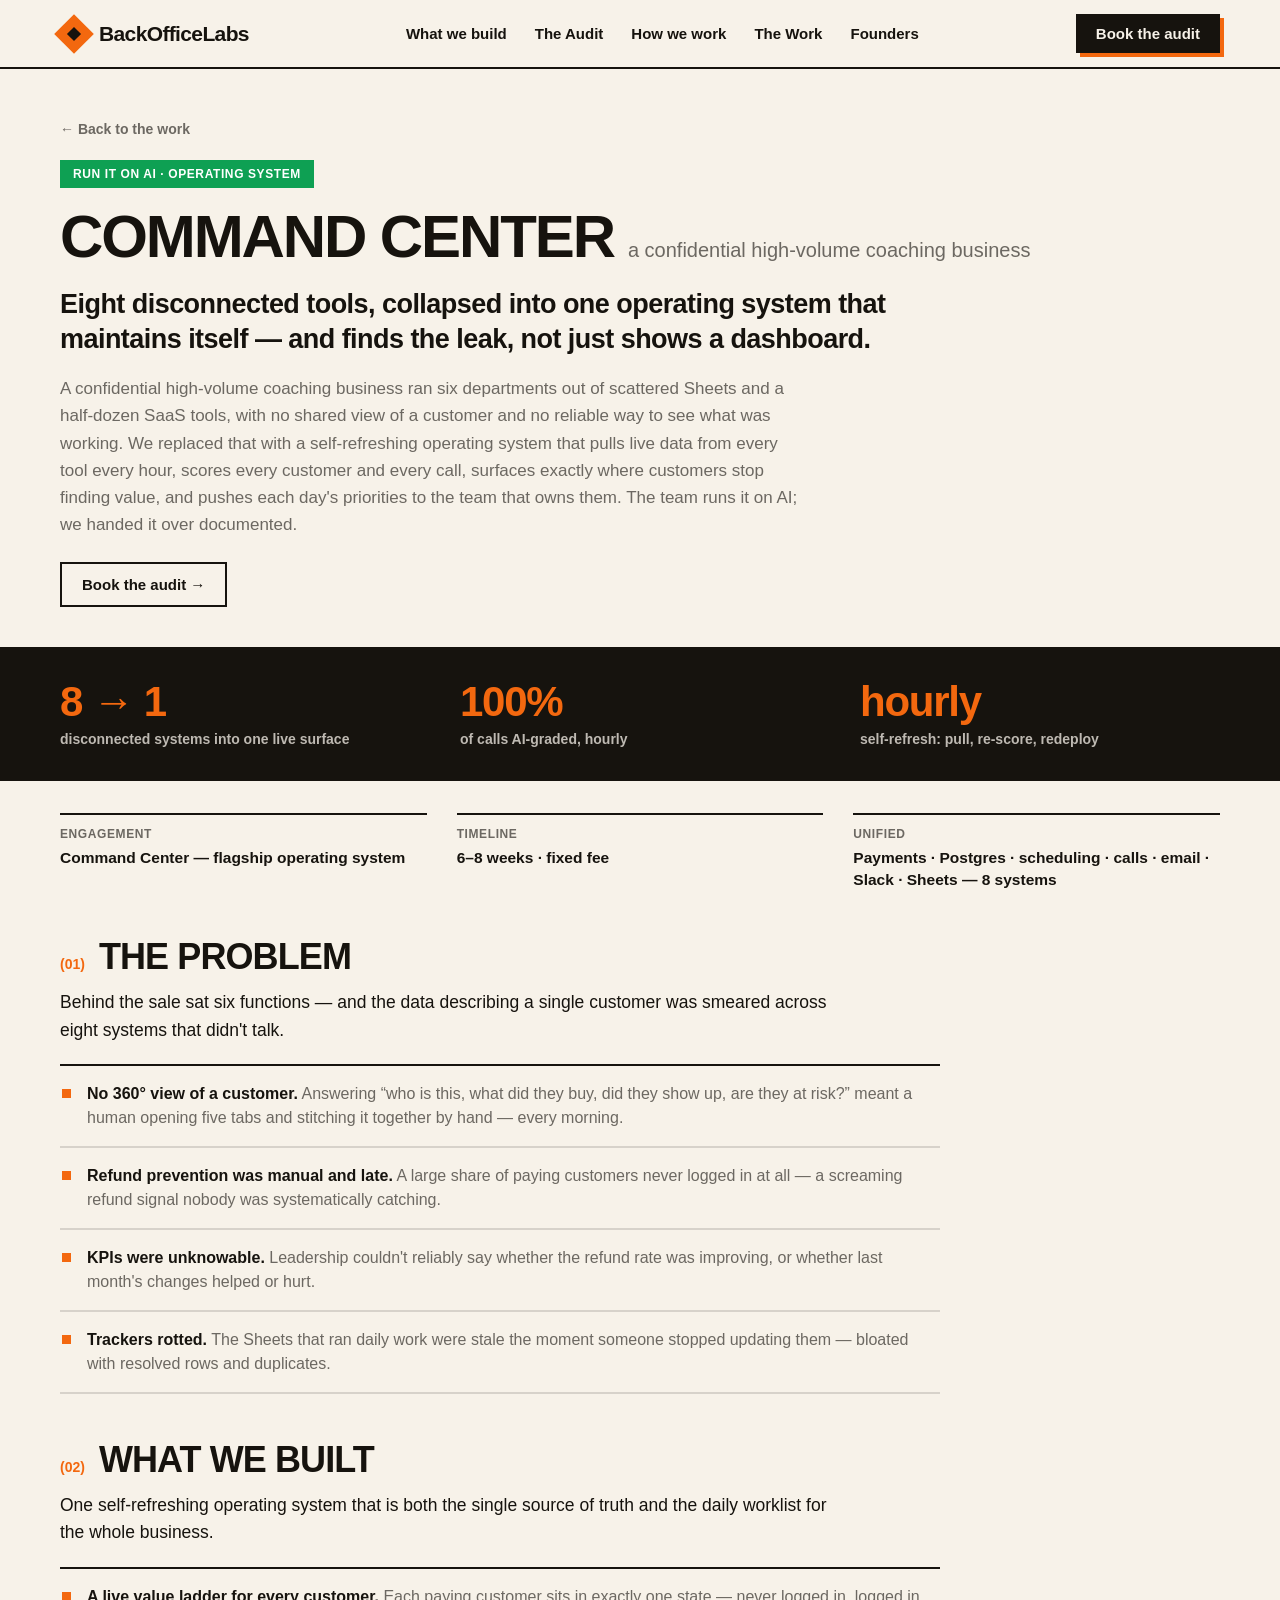
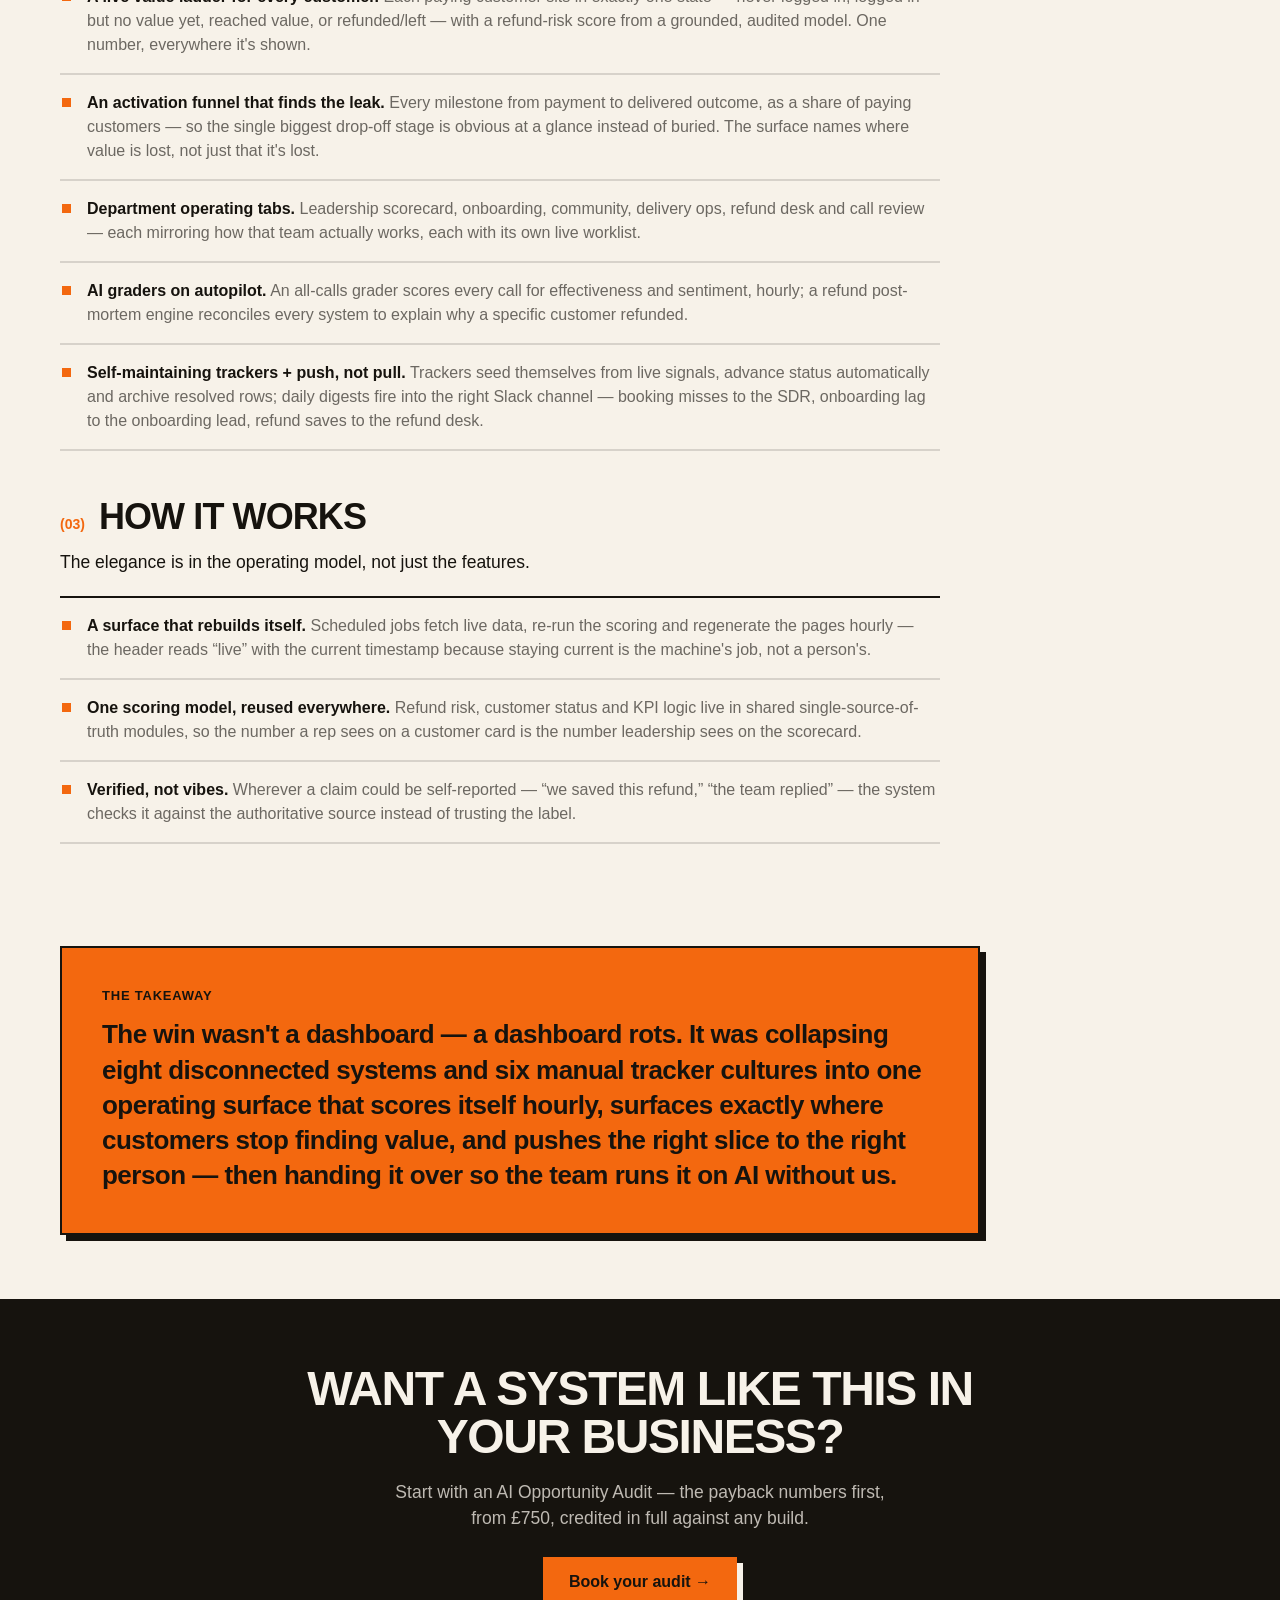
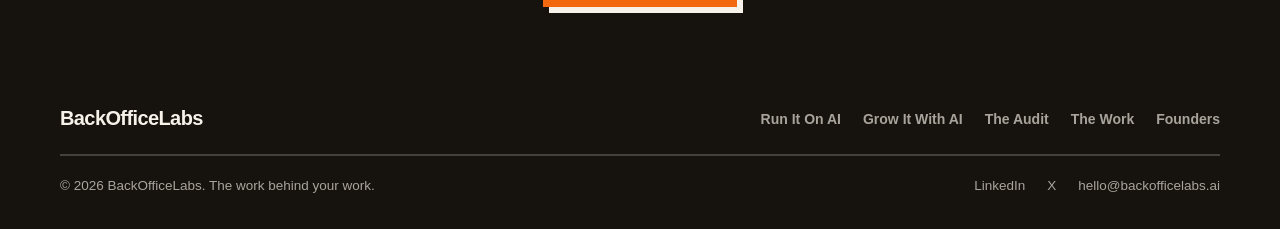
==== case-studies/command-center/index.html @ 3eb37111 "Split case studies into their own pages The home page showed every full case study stacked inline (r" ====
<!DOCTYPE html>
<html lang="en">
<head>
<meta charset="UTF-8">
<meta name="viewport" content="width=device-width, initial-scale=1.0">
<title>Command Center — Case study | BackOfficeLabs</title>
<meta name="description" content="Eight disconnected tools collapsed into one self-refreshing operating system a high-volume coaching business now runs on AI — every customer and call scored hourly, verified against source, handed over documented.">
<meta property="og:type" content="article">
<meta property="og:title" content="Command Center — Case study | BackOfficeLabs">
<meta property="og:description" content="Eight disconnected tools collapsed into one self-refreshing operating system a high-volume coaching business now runs on AI — every customer and call scored hourly, verified against source, handed over documented.">
<meta property="og:url" content="https://backofficelabs.ai/case-studies/command-center/">
<meta property="og:site_name" content="BackOfficeLabs">
<link rel="icon" href="data:image/svg+xml,%3Csvg viewBox='0 0 100 100' xmlns='http://www.w3.org/2000/svg'%3E%3Crect width='100' height='100' rx='16' fill='%23F7F2E9'/%3E%3Crect x='30' y='30' width='40' height='40' fill='oklch(0.68 0.19 45)' transform='rotate(45 50 50)'/%3E%3Crect x='44' y='44' width='12' height='12' fill='%2316130E'/%3E%3C/svg%3E">
<link rel="stylesheet" href="../../styles.css">
</head>
<body>

<!-- ================= NAV ================= -->
<header class="site-header" id="top">
  <input type="checkbox" id="nav-toggle" class="nav-toggle" aria-label="Toggle menu">
  <nav class="container nav">
    <a href="../../" class="brand">
      <span class="brand-mark"><span></span></span>
      <span class="brand-name">BackOfficeLabs</span>
    </a>
    <div class="navlinks">
      <a class="navlink" href="../../#tracks">What we build</a>
      <a class="navlink" href="../../#audit">The Audit</a>
      <a class="navlink" href="../../#process">How we work</a>
      <a class="navlink" href="../../#work">The Work</a>
      <a class="navlink" href="../../#founders">Founders</a>
    </div>
    <a href="../../#contact" class="btn btn-dark nav-cta">Book the audit</a>
    <label for="nav-toggle" class="burger" aria-label="Menu"><span></span><span></span><span></span></label>
  </nav>
  <div class="mobile-menu">
    <a href="../../#tracks">What we build</a>
    <a href="../../#audit">The Audit</a>
    <a href="../../#process">How we work</a>
    <a href="../../#work">The Work</a>
    <a href="../../#founders">Founders</a>
    <a href="../../#contact" class="btn btn-block">Book the audit</a>
  </div>
</header>

<article id="work-command-center" class="cs">
  <div class="container cs-top">
    <a href="../../#work" class="cs-back">← Back to the work</a><br>
    <div class="cs-sector">Run it on AI · Operating system</div>
    <div class="cs-titlerow">
      <h3>Command Center</h3>
      <span class="cs-sub">a confidential high-volume coaching business</span>
    </div>
    <p class="cs-headline">Eight disconnected tools, collapsed into one operating system that maintains itself — and finds the leak, not just shows a dashboard.</p>
    <p class="cs-intro">A confidential high-volume coaching business ran six departments out of scattered Sheets and a half-dozen SaaS tools, with no shared view of a customer and no reliable way to see what was working. We replaced that with a self-refreshing operating system that pulls live data from every tool every hour, scores every customer and every call, surfaces exactly where customers stop finding value, and pushes each day's priorities to the team that owns them. The team runs it on AI; we handed it over documented.</p>
    <div class="cs-ctas">
      <a href="../../#contact" class="btn cs-book">Book the audit →</a>
    </div>
  </div>
  <div class="cs-band">
    <div class="container cs-band-inner">
      <div class="cs-metrics">
        <div class="cs-metric"><div class="v">8 → 1</div><div class="l">disconnected systems into one live surface</div></div>
        <div class="cs-metric"><div class="v">100%</div><div class="l">of calls AI-graded, hourly</div></div>
        <div class="cs-metric"><div class="v">hourly</div><div class="l">self-refresh: pull, re-score, redeploy</div></div>
      </div>
    </div>
  </div>
  <div class="container cs-meta">
    <div class="cs-meta-item"><div class="k">Engagement</div><div class="v">Command Center — flagship operating system</div></div>
    <div class="cs-meta-item"><div class="k">Timeline</div><div class="v">6–8 weeks · fixed fee</div></div>
    <div class="cs-meta-item"><div class="k">Unified</div><div class="v">Payments · Postgres · scheduling · calls · email · Slack · Sheets — 8 systems</div></div>
  </div>
  <div class="container cs-body">
    <div class="cs-sec">
      <div class="cs-sec-head"><span class="n">(01)</span><h4>The problem</h4></div>
      <p class="cs-sec-lead">Behind the sale sat six functions — and the data describing a single customer was smeared across eight systems that didn't talk.</p>
      <div class="cs-items">
        <div class="cs-item"><span class="sq"></span><p><strong>No 360° view of a customer.</strong> Answering “who is this, what did they buy, did they show up, are they at risk?” meant a human opening five tabs and stitching it together by hand — every morning.</p></div>
        <div class="cs-item"><span class="sq"></span><p><strong>Refund prevention was manual and late.</strong> A large share of paying customers never logged in at all — a screaming refund signal nobody was systematically catching.</p></div>
        <div class="cs-item"><span class="sq"></span><p><strong>KPIs were unknowable.</strong> Leadership couldn't reliably say whether the refund rate was improving, or whether last month's changes helped or hurt.</p></div>
        <div class="cs-item"><span class="sq"></span><p><strong>Trackers rotted.</strong> The Sheets that ran daily work were stale the moment someone stopped updating them — bloated with resolved rows and duplicates.</p></div>
      </div>
    </div>
    <div class="cs-sec">
      <div class="cs-sec-head"><span class="n">(02)</span><h4>What we built</h4></div>
      <p class="cs-sec-lead">One self-refreshing operating system that is both the single source of truth and the daily worklist for the whole business.</p>
      <div class="cs-items">
        <div class="cs-item"><span class="sq"></span><p><strong>A live value ladder for every customer.</strong> Each paying customer sits in exactly one state — never logged in, logged in but no value yet, reached value, or refunded/left — with a refund-risk score from a grounded, audited model. One number, everywhere it's shown.</p></div>
        <div class="cs-item"><span class="sq"></span><p><strong>An activation funnel that finds the leak.</strong> Every milestone from payment to delivered outcome, as a share of paying customers — so the single biggest drop-off stage is obvious at a glance instead of buried. The surface names where value is lost, not just that it's lost.</p></div>
        <div class="cs-item"><span class="sq"></span><p><strong>Department operating tabs.</strong> Leadership scorecard, onboarding, community, delivery ops, refund desk and call review — each mirroring how that team actually works, each with its own live worklist.</p></div>
        <div class="cs-item"><span class="sq"></span><p><strong>AI graders on autopilot.</strong> An all-calls grader scores every call for effectiveness and sentiment, hourly; a refund post-mortem engine reconciles every system to explain why a specific customer refunded.</p></div>
        <div class="cs-item"><span class="sq"></span><p><strong>Self-maintaining trackers + push, not pull.</strong> Trackers seed themselves from live signals, advance status automatically and archive resolved rows; daily digests fire into the right Slack channel — booking misses to the SDR, onboarding lag to the onboarding lead, refund saves to the refund desk.</p></div>
      </div>
    </div>
    <div class="cs-sec">
      <div class="cs-sec-head"><span class="n">(03)</span><h4>How it works</h4></div>
      <p class="cs-sec-lead">The elegance is in the operating model, not just the features.</p>
      <div class="cs-items">
        <div class="cs-item"><span class="sq"></span><p><strong>A surface that rebuilds itself.</strong> Scheduled jobs fetch live data, re-run the scoring and regenerate the pages hourly — the header reads “live” with the current timestamp because staying current is the machine's job, not a person's.</p></div>
        <div class="cs-item"><span class="sq"></span><p><strong>One scoring model, reused everywhere.</strong> Refund risk, customer status and KPI logic live in shared single-source-of-truth modules, so the number a rep sees on a customer card is the number leadership sees on the scorecard.</p></div>
        <div class="cs-item"><span class="sq"></span><p><strong>Verified, not vibes.</strong> Wherever a claim could be self-reported — “we saved this refund,” “the team replied” — the system checks it against the authoritative source instead of trusting the label.</p></div>
      </div>
    </div>
  </div>
  <div class="container cs-takeaway-wrap">
    <div class="cs-takeaway">
      <div class="tag">The takeaway</div>
      <p>The win wasn't a dashboard — a dashboard rots. It was collapsing eight disconnected systems and six manual tracker cultures into one operating surface that scores itself hourly, surfaces exactly where customers stop finding value, and pushes the right slice to the right person — then handing it over so the team runs it on AI without us.</p>
    </div>
  </div>
</article>

<!-- ================= CASE STUDY CTA ================= -->
<section class="cs-cta">
  <div class="container cs-cta-inner">
    <h3>Want a system like this in your business?</h3>
    <p>Start with an AI Opportunity Audit — the payback numbers first, from £750, credited in full against any build.</p>
    <a href="../../#contact" class="btn btn-accent">Book your audit →</a>
  </div>
</section>

<!-- ================= FOOTER ================= -->
<footer class="footer">
  <div class="container footer-inner">
    <div class="footer-row">
      <span class="footer-brand">BackOfficeLabs</span>
      <div class="footer-links">
        <a href="../../#tracks">Run It On AI</a>
        <a href="../../#tracks">Grow It With AI</a>
        <a href="../../#audit">The Audit</a>
        <a href="../../#work">The Work</a>
        <a href="../../#founders">Founders</a>
      </div>
    </div>
    <div class="footer-legal">
      <span>© 2026 BackOfficeLabs. The work behind your work.</span>
      <div class="links">
        <a href="#">LinkedIn</a>
        <a href="#">X</a>
        <a href="mailto:hello@backofficelabs.ai">hello@backofficelabs.ai</a>
      </div>
    </div>
  </div>
</footer>

</body>
</html>
---- styles.css ----
:root{
  --black:#16130E;
  --paper:#F7F2E9;
  --white:#FFFFFF;
  --accent:oklch(0.68 0.19 45);
  --accent2:oklch(0.62 0.16 152);
  --danger:oklch(0.55 0.19 30);
  --ink60:rgba(22,19,14,0.62);
  --paper65:rgba(247,242,233,0.65);
  --paper75:rgba(247,242,233,0.75);
}
*{box-sizing:border-box;}
html{scroll-behavior:smooth;scroll-padding-top:74px;}
body{margin:0;background:var(--paper);color:var(--black);font-family:'Space Grotesk','Helvetica Neue',Helvetica,Arial,sans-serif;}
a{color:var(--black);}
a:hover{color:var(--accent);}
h1,h2,h3,h4,p{margin:0;}

.container{max-width:1240px;margin:0 auto;padding-left:clamp(20px,5vw,40px);padding-right:clamp(20px,5vw,40px);}
.section{padding-top:clamp(56px,8vw,84px);padding-bottom:clamp(56px,8vw,84px);}
.bt{border-top:2px solid var(--black);}
.h2{font-size:clamp(32px,4.8vw,56px);line-height:0.98;letter-spacing:-0.035em;font-weight:700;text-transform:uppercase;margin:0 0 44px;}

.label{display:flex;align-items:baseline;gap:16px;margin-bottom:12px;}
.label .n{font-size:14px;font-weight:700;color:var(--accent);}
.label .n.invert{color:var(--black);}
.label .t{font-size:14px;font-weight:700;letter-spacing:0.08em;text-transform:uppercase;color:var(--black);}

.btn{transition:transform .15s;text-decoration:none;display:inline-flex;align-items:center;gap:8px;white-space:nowrap;font-weight:700;cursor:pointer;font-family:inherit;}
.btn:hover{transform:translate(-2px,-2px);}
.btn-accent{background:var(--accent);color:var(--black);font-size:16px;padding:16px 26px;box-shadow:6px 6px 0 var(--black);}
.btn-accent:hover{color:var(--black);}
.btn-outline{background:var(--paper);color:var(--black);font-size:16px;padding:16px 20px;border:2px solid var(--black);}
.btn-outline:hover{color:var(--black);}
.btn-dark{background:var(--black);color:var(--paper);font-size:15px;padding:11px 20px;box-shadow:4px 4px 0 var(--accent);}
.btn-dark:hover{color:var(--paper);}
.btn-block{justify-content:center;background:var(--black);color:var(--paper);font-size:14.5px;padding:12px 18px;box-shadow:4px 4px 0 var(--accent);}
.btn-block:hover{color:var(--paper);}

.card{background:var(--white);border:2px solid var(--black);box-shadow:6px 6px 0 var(--black);transition:transform .18s;}
.card:hover{transform:translate(-3px,-3px);}

.grid2{display:grid;grid-template-columns:repeat(2,1fr);gap:22px;}
.grid3{display:grid;grid-template-columns:repeat(3,1fr);gap:22px;}
.steps4{display:grid;grid-template-columns:repeat(4,1fr);gap:18px;}
.split{display:grid;grid-template-columns:0.9fr 1.1fr;gap:clamp(36px,5vw,56px);align-items:start;}
.split-rev{display:grid;grid-template-columns:1fr 1fr;gap:clamp(40px,5vw,64px);align-items:center;}

/* ---------- Nav ---------- */
.site-header{position:sticky;top:0;z-index:60;background:var(--paper);border-bottom:2px solid var(--black);}
.nav{display:flex;align-items:center;justify-content:space-between;padding-top:14px;padding-bottom:14px;}
.brand{display:inline-flex;align-items:center;gap:11px;text-decoration:none;transition:transform .15s;}
.brand:hover{transform:translate(-2px,-2px);color:var(--black);}
.brand-mark{width:28px;height:28px;background:var(--accent);display:flex;align-items:center;justify-content:center;transform:rotate(45deg);flex-shrink:0;}
.brand-mark span{width:10px;height:10px;background:var(--black);}
.brand-name{font-size:21px;font-weight:700;letter-spacing:-0.03em;color:var(--black);}
.navlinks{display:flex;align-items:center;gap:28px;}
.navlink{color:var(--black);text-decoration:none;font-size:15px;font-weight:600;transition:color .2s;}
.navlink:hover{color:var(--accent);}
.nav-toggle{display:none;}
.burger{display:none;background:none;border:2px solid var(--black);width:42px;height:42px;cursor:pointer;flex-direction:column;gap:4px;justify-content:center;align-items:center;padding:0;}
.burger span{width:18px;height:2px;background:var(--black);transition:transform .2s,opacity .2s;}
.mobile-menu{display:none;border-top:2px solid var(--black);background:var(--paper);padding:10px clamp(20px,5vw,40px) 22px;flex-direction:column;gap:4px;}
.mobile-menu a{text-decoration:none;color:var(--black);font-size:18px;font-weight:700;padding:13px 0;border-bottom:2px solid rgba(22,19,14,0.15);}
.mobile-menu .btn-block{border-bottom:none;font-size:16px;padding:14px;margin-top:12px;}
.nav-toggle:checked ~ .mobile-menu{display:flex;}
.nav-toggle:checked ~ .nav .burger span:nth-child(1){transform:translateY(6px) rotate(45deg);}
.nav-toggle:checked ~ .nav .burger span:nth-child(2){opacity:0;}
.nav-toggle:checked ~ .nav .burger span:nth-child(3){transform:translateY(-6px) rotate(-45deg);}

/* ---------- Hero ---------- */
.hero{display:grid;grid-template-columns:1.05fr 0.95fr;gap:clamp(36px,5vw,56px);align-items:center;padding-top:clamp(48px,7vw,70px);padding-bottom:clamp(48px,6vw,64px);}
.hero-badge{display:inline-flex;align-items:center;gap:9px;background:var(--accent2);color:#fff;padding:8px 14px;font-size:12.5px;font-weight:700;letter-spacing:0.05em;margin-bottom:28px;text-transform:uppercase;}
.hero h1{font-size:clamp(40px,5.8vw,72px);line-height:0.98;letter-spacing:-0.04em;font-weight:700;text-transform:uppercase;margin:0 0 24px;}
.hero h1 .accent{color:var(--accent);}
.hero-sub{font-size:clamp(17px,2vw,20px);line-height:1.5;font-weight:500;max-width:520px;margin:0 0 30px;}
.hero-ctas{display:flex;gap:14px;align-items:center;flex-wrap:wrap;}

/* Hero collapse visual */
.collapse{display:flex;align-items:center;gap:0;min-height:300px;position:relative;}
.chipcol{display:flex;flex-direction:column;gap:11px;flex-shrink:0;width:150px;margin-right:10px;}
.toolchip{position:relative;z-index:1;display:inline-flex;align-items:center;gap:8px;align-self:flex-start;white-space:nowrap;font-size:13px;font-weight:600;color:rgba(22,19,14,0.6);background:var(--white);border:2px solid var(--black);padding:7px 12px;box-shadow:3px 3px 0 rgba(22,19,14,0.18);}
.chipdot{width:8px;height:8px;background:var(--accent);flex-shrink:0;}
.cvg{flex:1;min-width:40px;height:260px;margin-right:-2px;}
.osurface{position:relative;z-index:1;flex:0 1 380px;min-width:0;background:var(--white);border:2px solid var(--black);box-shadow:6px 6px 0 var(--black);padding:20px;}
.os-head{display:flex;justify-content:space-between;align-items:center;margin-bottom:14px;gap:8px;}
.os-live{display:inline-flex;align-items:center;gap:7px;font-size:12.5px;font-weight:700;letter-spacing:0.03em;color:var(--ink60);}
.livedot{width:8px;height:8px;background:var(--accent2);}
.os-refresh{display:inline-flex;align-items:center;gap:6px;font-size:11px;font-weight:700;letter-spacing:0.04em;text-transform:uppercase;color:#fff;background:var(--accent2);padding:4px 9px;flex-shrink:0;}
.refreshdot{width:6px;height:6px;background:#fff;}
.osrow{display:flex;align-items:center;gap:12px;padding:13px 2px;}
.osrow + .osrow{border-top:2px solid rgba(22,19,14,0.12);}
.osdot{width:9px;height:9px;flex-shrink:0;}
.ostitle{font-size:14.5px;font-weight:700;color:var(--black);white-space:nowrap;overflow:hidden;text-overflow:ellipsis;flex:1;min-width:0;}
.ostag{display:inline-flex;align-items:center;gap:5px;font-size:11.5px;font-weight:700;padding:4px 9px;flex-shrink:0;white-space:nowrap;}
.tag-risk{color:var(--danger);background:oklch(0.55 0.19 30 / .12);}
.tag-ok{color:var(--accent2);background:oklch(0.62 0.16 152 / .14);}
.tag-mute{color:rgba(22,19,14,0.5);}
@media (prefers-reduced-motion: no-preference){
  .toolchip{opacity:0;animation:drift .6s ease forwards;}
  .livedot{animation:blink 2.4s ease-in-out infinite;}
  .refreshdot{animation:blink 1.6s ease-in-out infinite;}
  .osrow{animation:refresh 7.2s ease-in-out infinite;}
}
@keyframes drift{from{opacity:0;transform:translateX(-10px);}to{opacity:1;transform:none;}}
@keyframes blink{0%,100%{opacity:.35;}50%{opacity:1;}}
@keyframes refresh{0%,6%{background:oklch(0.68 0.19 45 / .12);}18%,100%{background:transparent;}}

/* ---------- Problem / mechanism cards ---------- */
.pcard{padding:clamp(22px,3vw,28px);}
.pcard h3{font-size:21px;font-weight:700;margin:0 0 12px;letter-spacing:-0.02em;}
.pcard p{font-size:16px;line-height:1.5;font-weight:500;color:var(--ink60);}
.closer{font-size:clamp(20px,2.6vw,26px);line-height:1.35;letter-spacing:-0.02em;font-weight:700;margin:44px 0 0;max-width:760px;}

/* ---------- Tracks ---------- */
.track{padding:clamp(24px,3vw,32px);display:flex;flex-direction:column;}
.track-tag{background:var(--black);color:var(--paper);font-size:12.5px;font-weight:700;letter-spacing:0.06em;text-transform:uppercase;padding:5px 11px;}
.track h3{font-size:clamp(26px,3vw,34px);font-weight:700;letter-spacing:-0.03em;text-transform:uppercase;margin:14px 0 10px;}
.track-tagline{font-size:18px;line-height:1.4;font-weight:600;margin:0 0 14px;}
.track-body{font-size:15.5px;line-height:1.5;font-weight:500;color:var(--ink60);margin:0 0 24px;}
.builds{display:flex;flex-direction:column;gap:14px;margin-bottom:18px;}
.build{background:var(--paper);border:2px solid var(--black);padding:18px;}
.build .bname{font-size:17.5px;font-weight:700;letter-spacing:-0.01em;margin-bottom:8px;}
.build p{font-size:14.5px;line-height:1.5;font-weight:500;color:var(--ink60);margin:0 0 10px;}
.build .bmeta{font-size:13.5px;font-weight:700;}
.track-note{font-size:14px;line-height:1.5;font-weight:500;font-style:italic;color:var(--ink60);margin:0 0 22px;}
.track-foot{margin-top:auto;border-top:2px solid var(--black);padding-top:18px;}
.track-foot p{font-size:14.5px;line-height:1.5;color:var(--ink60);font-weight:500;margin:0 0 14px;}
.track-foot .btn-block{display:flex;}

/* ---------- Audit ---------- */
.audit-lede{font-size:clamp(19px,2.2vw,23px);line-height:1.35;font-weight:600;margin:0 0 22px;}
.audit-p{font-size:16.5px;line-height:1.55;font-weight:500;color:var(--ink60);margin:0 0 18px;}
.audit-price{font-size:16px;line-height:1.55;font-weight:500;margin:0 0 28px;}
.audit-price .muted{color:var(--ink60);}
.audit-box{background:var(--white);border:2px solid var(--black);box-shadow:6px 6px 0 var(--black);padding:clamp(22px,3vw,28px);margin-bottom:24px;}
.audit-box-tag{font-size:13px;font-weight:700;letter-spacing:0.08em;text-transform:uppercase;margin-bottom:16px;display:inline-block;background:var(--accent);padding:5px 11px;}
.audit-item{display:flex;gap:14px;padding:15px 0;}
.audit-item + .audit-item{border-top:2px solid rgba(22,19,14,0.12);}
.audit-item .num{font-size:14px;font-weight:700;color:var(--accent);flex-shrink:0;margin-top:2px;}
.audit-item .it{font-size:16.5px;font-weight:700;letter-spacing:-0.01em;margin-bottom:3px;}
.audit-item .id{font-size:15px;line-height:1.5;font-weight:500;color:var(--ink60);}
.audit-callout{background:var(--black);color:var(--paper);padding:22px clamp(20px,3vw,26px);box-shadow:6px 6px 0 var(--accent);}
.audit-callout p{font-size:16.5px;line-height:1.55;font-weight:500;color:rgba(247,242,233,0.8);}
.audit-callout strong{font-weight:700;color:var(--accent);}

/* ---------- Process ---------- */
.process{background:var(--accent);border-top:2px solid var(--black);}
.step{background:var(--black);color:var(--paper);padding:26px;min-height:210px;display:flex;flex-direction:column;}
.step .num{font-size:14px;font-weight:700;color:var(--accent);margin-bottom:auto;}
.step h3{font-size:25px;font-weight:700;margin:20px 0 10px;letter-spacing:-0.02em;}
.step p{font-size:15px;line-height:1.45;font-weight:500;color:var(--paper75);}
.process-closer{font-size:17.5px;line-height:1.5;font-weight:600;margin:44px 0 0;padding-top:26px;border-top:2px solid var(--black);max-width:640px;}

/* ---------- Mechanism ---------- */
.mech-lede{font-size:17px;line-height:1.55;font-weight:500;color:var(--ink60);margin:0 0 44px;max-width:540px;}

/* ---------- Work cards ---------- */
.wcard{padding:clamp(24px,3vw,30px);display:flex;flex-direction:column;}
.wcard h3{font-size:24px;font-weight:700;letter-spacing:-0.02em;}
.wcard .wsub{font-size:14px;font-weight:500;color:var(--ink60);}
.wlink{font-size:13.5px;font-weight:700;color:var(--black);text-decoration:none;display:inline-flex;align-items:center;gap:5px;margin-top:12px;align-self:flex-start;border-bottom:2px solid var(--accent);padding-bottom:1px;}
.wconf{font-size:12.5px;font-weight:600;color:var(--ink60);margin-top:12px;display:inline-flex;align-items:center;gap:7px;}
.wconf .dot{width:7px;height:7px;background:var(--ink60);display:inline-block;}
.wresult{font-size:15.5px;line-height:1.5;font-weight:500;color:var(--ink60);margin:18px 0 20px;}
.wmetrics{display:flex;border:2px solid var(--black);margin-bottom:18px;}
.wmetric{flex:1;min-width:0;padding:12px;background:var(--paper);}
.wmetric + .wmetric{border-left:2px solid var(--black);}
.wmetric .v{font-size:19px;font-weight:700;letter-spacing:-0.02em;line-height:1.05;}
.wmetric .l{font-size:11px;font-weight:600;color:var(--ink60);margin-top:4px;line-height:1.25;}
.wchips{display:flex;gap:8px;flex-wrap:wrap;margin-bottom:22px;}
.wchip{font-size:12.5px;font-weight:700;color:var(--black);border:2px solid var(--black);padding:5px 10px;}
.chip-a{background:oklch(0.68 0.19 45 / 0.18);}
.chip-b{background:oklch(0.62 0.16 152 / 0.16);}
.wfoot{margin-top:auto;display:flex;flex-direction:column;}
.wquote{border-left:3px solid var(--accent);padding-left:14px;margin-bottom:18px;}
.wquote p{font-size:14.5px;line-height:1.5;font-style:italic;font-weight:500;}
.wquote .attr{font-size:12px;font-weight:700;color:var(--ink60);margin-top:10px;}
.wfoot .btn-block{display:flex;font-size:15px;padding:13px 18px;}
.work-disclaimer{font-size:13.5px;line-height:1.6;font-weight:500;color:var(--ink60);margin:28px 0 0;max-width:820px;}

/* ---------- Case studies (full) ---------- */
/* Each case study is its own page under /case-studies/<slug>/, so the
   article renders normally here. */
.cs{display:block;}
.cs-top{padding-top:clamp(30px,4vw,52px);padding-bottom:clamp(28px,4vw,40px);}
.cs-back{font-size:14px;font-weight:700;color:var(--ink60);text-decoration:none;}
.cs-sector{display:inline-flex;align-items:center;gap:9px;background:var(--accent2);color:#fff;padding:7px 13px;font-size:12px;font-weight:700;letter-spacing:0.05em;text-transform:uppercase;margin:22px 0 20px;}
.cs-titlerow{display:flex;align-items:baseline;gap:14px;flex-wrap:wrap;}
.cs-titlerow h3{font-size:clamp(34px,5vw,60px);line-height:0.98;letter-spacing:-0.035em;font-weight:700;text-transform:uppercase;}
.cs-titlerow .cs-sub{font-size:clamp(16px,2vw,20px);font-weight:500;color:var(--ink60);}
.cs-headline{font-size:clamp(19px,2.4vw,27px);line-height:1.3;letter-spacing:-0.02em;font-weight:700;max-width:840px;margin:20px 0 0;}
.cs-intro{font-size:17px;line-height:1.6;font-weight:500;color:var(--ink60);max-width:740px;margin:18px 0 0;}
.cs-ctas{display:flex;gap:12px;flex-wrap:wrap;margin-top:24px;}
.cs-visit{background:var(--black);color:var(--paper);font-size:15px;padding:12px 20px;box-shadow:4px 4px 0 var(--accent);}
.cs-visit:hover{color:var(--paper);}
.cs-book{background:var(--paper);color:var(--black);border:2px solid var(--black);font-size:15px;padding:12px 20px;}
.cs-band{background:var(--black);color:var(--paper);border-top:2px solid var(--black);border-bottom:2px solid var(--black);}
.cs-band-inner{padding-top:32px;padding-bottom:32px;}
.cs-metrics{display:grid;grid-template-columns:repeat(3,1fr);gap:clamp(18px,4vw,40px);}
.cs-metric .v{font-size:clamp(26px,3.4vw,42px);font-weight:700;letter-spacing:-0.03em;color:var(--accent);line-height:1;}
.cs-metric .l{font-size:14px;font-weight:600;color:var(--paper75);margin-top:8px;}
.cs-quote{padding-top:clamp(30px,4vw,44px);padding-bottom:4px;}
.cs-quote figure{margin:0;background:var(--white);border:2px solid var(--black);box-shadow:6px 6px 0 var(--accent2);padding:clamp(24px,3.5vw,38px);max-width:900px;}
.cs-quote .qmark{font-size:44px;font-weight:700;color:var(--accent);line-height:0.5;height:22px;}
.cs-quote blockquote{margin:0;font-size:clamp(19px,2.4vw,26px);line-height:1.35;letter-spacing:-0.015em;font-weight:700;}
.cs-quote figcaption{margin-top:18px;font-size:14px;font-weight:700;color:var(--ink60);}
.cs-meta{display:grid;grid-template-columns:repeat(3,1fr);gap:clamp(16px,3vw,30px);padding-top:32px;}
.cs-meta-item{border-top:2px solid var(--black);padding-top:12px;}
.cs-meta-item .k{font-size:12px;font-weight:700;letter-spacing:0.05em;text-transform:uppercase;color:var(--ink60);}
.cs-meta-item .v{font-size:15.5px;font-weight:600;margin-top:6px;line-height:1.4;}
.cs-body{padding-top:clamp(30px,4vw,48px);padding-bottom:clamp(16px,2vw,24px);}
.cs-sec{margin-bottom:clamp(30px,4vw,48px);max-width:880px;}
.cs-sec-head{display:flex;align-items:baseline;gap:14px;margin-bottom:14px;}
.cs-sec-head .n{font-size:14px;font-weight:700;color:var(--accent);}
.cs-sec-head h4{font-size:clamp(24px,3vw,36px);font-weight:700;letter-spacing:-0.025em;text-transform:uppercase;margin:0;line-height:1.02;}
.cs-sec-lead{font-size:17.5px;line-height:1.55;font-weight:500;margin:0 0 20px;max-width:780px;}
.cs-items{border-top:2px solid var(--black);}
.cs-item{display:flex;gap:16px;padding:16px 2px;border-bottom:2px solid rgba(22,19,14,0.14);}
.cs-item .sq{width:9px;height:9px;background:var(--accent);flex-shrink:0;margin-top:7px;}
.cs-item p{font-size:16px;line-height:1.5;font-weight:500;color:var(--ink60);}
.cs-item strong{font-weight:700;color:var(--black);}
.cs-tablewrap{max-width:780px;margin-top:4px;overflow-x:auto;}
.cs-table{width:100%;border-collapse:collapse;border:2px solid var(--black);font-size:15px;}
.cs-table th{text-align:left;font-weight:700;padding:12px 14px;background:var(--black);color:var(--paper);}
.cs-table th + th{border-left:2px solid var(--paper);}
.cs-table tr{border-top:2px solid var(--black);}
.cs-table td{padding:11px 14px;font-weight:700;}
.cs-table td:first-child{font-weight:600;}
.cs-table td + td{border-left:2px solid rgba(22,19,14,0.15);}
.cs-takeaway-wrap{padding-top:clamp(20px,3vw,30px);padding-bottom:clamp(40px,6vw,64px);}
.cs-takeaway{background:var(--accent);border:2px solid var(--black);box-shadow:6px 6px 0 var(--black);padding:clamp(26px,4vw,40px);max-width:920px;}
.cs-takeaway .tag{font-size:13px;font-weight:700;letter-spacing:0.06em;text-transform:uppercase;margin-bottom:14px;}
.cs-takeaway p{font-size:clamp(19px,2.4vw,26px);line-height:1.35;letter-spacing:-0.02em;font-weight:700;}
.cs-cta{background:var(--black);color:var(--paper);border-top:2px solid var(--black);}
.cs-cta-inner{padding-top:clamp(44px,6vw,64px);padding-bottom:clamp(44px,6vw,64px);text-align:center;}
.cs-cta h3{font-size:clamp(28px,4vw,48px);line-height:1;letter-spacing:-0.03em;font-weight:700;text-transform:uppercase;margin:0 auto 18px;color:var(--paper);max-width:780px;}
.cs-cta p{font-size:17.5px;line-height:1.5;font-weight:500;color:var(--paper75);max-width:520px;margin:0 auto 26px;}
.cs-cta .btn-accent{box-shadow:6px 6px 0 var(--paper);}

/* ---------- Founders ---------- */
.founders{background:var(--black);color:var(--paper);border-top:2px solid var(--black);}
.founders .label .t{color:var(--paper);}
.founders .h2{color:var(--paper);}
.fcard{background:var(--paper);color:var(--black);border:2px solid var(--black);box-shadow:6px 6px 0 var(--accent);padding:clamp(24px,3vw,30px);display:flex;flex-direction:column;gap:16px;}
.fhead{display:flex;align-items:center;gap:16px;}
.fmark{width:64px;height:64px;flex-shrink:0;border:2px solid var(--black);background:var(--accent);display:flex;align-items:center;justify-content:center;font-size:30px;font-weight:700;color:var(--black);}
.fname{font-size:27px;font-weight:700;letter-spacing:-0.02em;}
.frole{font-size:13px;font-weight:700;color:oklch(0.55 0.17 45);margin-top:2px;letter-spacing:0.02em;}
.fbio{font-size:15.5px;line-height:1.55;font-weight:500;color:var(--ink60);}
.founders-closer{font-size:clamp(19px,2.4vw,24px);line-height:1.35;letter-spacing:-0.02em;font-weight:700;margin:44px 0 0;max-width:760px;color:var(--paper);}

/* ---------- FAQ ---------- */
.faq-lede{font-size:16.5px;line-height:1.55;font-weight:500;color:var(--ink60);margin:0 0 16px;max-width:380px;}
.faq-ask{color:var(--black);font-size:15px;padding:10px 16px;border:2px solid var(--black);background:var(--paper);}
.faq{display:flex;flex-direction:column;border-top:2px solid var(--black);}
.faq details{border-bottom:2px solid var(--black);}
.faq summary{display:flex;align-items:center;gap:18px;cursor:pointer;padding:22px 4px;list-style:none;}
.faq summary::-webkit-details-marker{display:none;}
.faq summary .num{font-size:14px;font-weight:700;color:var(--accent);flex-shrink:0;}
.faq summary .q{font-size:clamp(17px,2vw,19px);font-weight:700;letter-spacing:-0.01em;flex:1;}
.faq summary .plus{flex-shrink:0;width:28px;height:28px;border:2px solid var(--black);background:var(--paper);display:flex;align-items:center;justify-content:center;font-size:18px;font-weight:700;transition:transform .25s,background .25s;}
.faq details[open] summary .plus{background:var(--accent);transform:rotate(45deg);}
.faq .a{font-size:16.5px;line-height:1.6;font-weight:500;color:var(--ink60);padding:0 46px 26px 36px;max-width:660px;}

/* ---------- Contact ---------- */
.contact{background:var(--accent);border-top:2px solid var(--black);}
.contact h2{font-size:clamp(36px,5vw,64px);line-height:0.96;letter-spacing:-0.04em;font-weight:700;text-transform:uppercase;margin:0 0 20px;}
.contact-lede{font-size:18px;line-height:1.5;font-weight:500;max-width:460px;}
.cform{background:var(--paper);border:2px solid var(--black);box-shadow:6px 6px 0 var(--black);padding:clamp(22px,4vw,30px);display:flex;flex-direction:column;gap:14px;}
.cform label{display:flex;flex-direction:column;gap:6px;font-size:13px;font-weight:700;letter-spacing:0.04em;text-transform:uppercase;}
.cform label .opt{opacity:0.55;text-transform:none;letter-spacing:0;}
.cform input,.cform textarea{background:var(--white);border:2px solid var(--black);padding:12px 14px;font-size:15px;color:var(--black);outline:none;font-family:inherit;font-weight:500;width:100%;}
.cform ::placeholder{color:rgba(22,19,14,0.4);}
.cform textarea{resize:vertical;line-height:1.5;}
.cform button{justify-content:center;background:var(--black);color:var(--paper);font-size:16px;padding:15px;border:none;margin-top:4px;box-shadow:4px 4px 0 var(--accent2);display:flex;}
.cform .fine{font-size:12.5px;font-weight:600;color:var(--ink60);text-align:center;}
.cform .direct{font-size:13.5px;font-weight:600;color:var(--ink60);text-align:center;}
.cform .direct a{font-weight:700;}

/* ---------- Footer ---------- */
.footer{background:var(--black);color:var(--paper65);}
.footer-inner{padding-top:36px;padding-bottom:36px;display:flex;flex-direction:column;gap:24px;}
.footer-row{display:flex;justify-content:space-between;align-items:center;flex-wrap:wrap;gap:20px;}
.footer-brand{font-size:20px;font-weight:700;color:var(--paper);letter-spacing:-0.03em;}
.footer-links{display:flex;gap:22px;font-size:14px;font-weight:600;flex-wrap:wrap;}
.footer-links a{color:var(--paper65);text-decoration:none;}
.footer-links a:hover{color:var(--accent);}
.footer-legal{display:flex;justify-content:space-between;align-items:center;flex-wrap:wrap;gap:16px;border-top:2px solid rgba(247,242,233,0.2);padding-top:22px;font-size:13.5px;font-weight:500;}
.footer-legal .links{display:flex;gap:22px;flex-wrap:wrap;}
.footer-legal a{color:var(--paper65);text-decoration:none;}
.footer-legal a:hover{color:var(--accent);}

/* ---------- Responsive ---------- */
@media(max-width:1024px){.hero{grid-template-columns:1fr;}}
@media(max-width:900px){
  .split,.split-rev{grid-template-columns:1fr;}
  .grid3{grid-template-columns:1fr;}
  .steps4{grid-template-columns:1fr;}
}
@media(max-width:760px){
  .navlinks{display:none;}
  .nav-cta{display:none;}
  .burger{display:flex;}
  .grid2{grid-template-columns:1fr;}
  .cs-meta{grid-template-columns:1fr;}
}
@media(max-width:640px){
  .collapse{flex-direction:column;align-items:stretch;gap:0;min-height:0;}
  .chipcol{flex-direction:row;flex-wrap:wrap;width:auto;margin-right:0;gap:8px;}
  .toolchip{font-size:12.5px;padding:6px 10px;margin-left:0 !important;}
  .cvg{display:none;flex:none;}
  .osurface{flex:0 0 auto;width:100%;padding:16px;margin-top:54px;box-shadow:4px 4px 0 var(--black);}
  .osrow{padding:11px 2px;}
  .ostag{font-size:10.5px;padding:3px 7px;}
  .cs-metrics{grid-template-columns:1fr;gap:18px;}
}
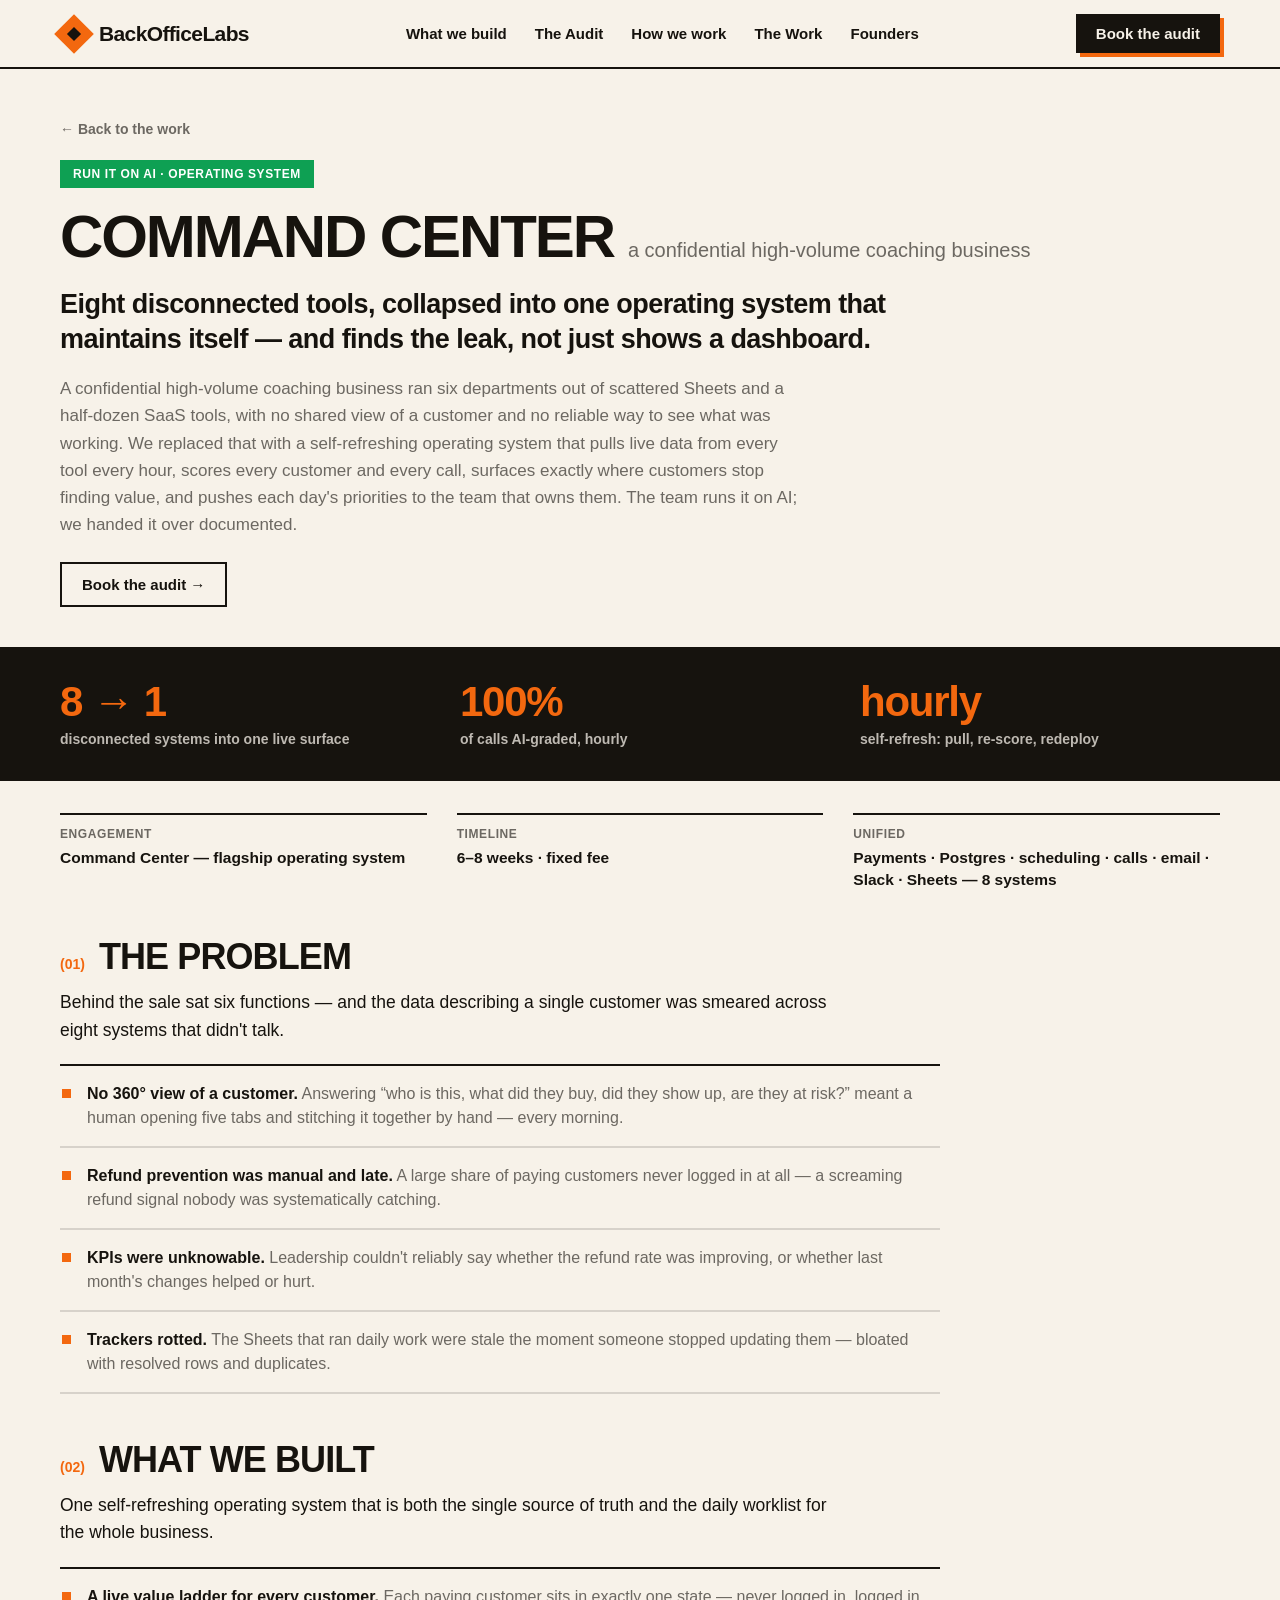
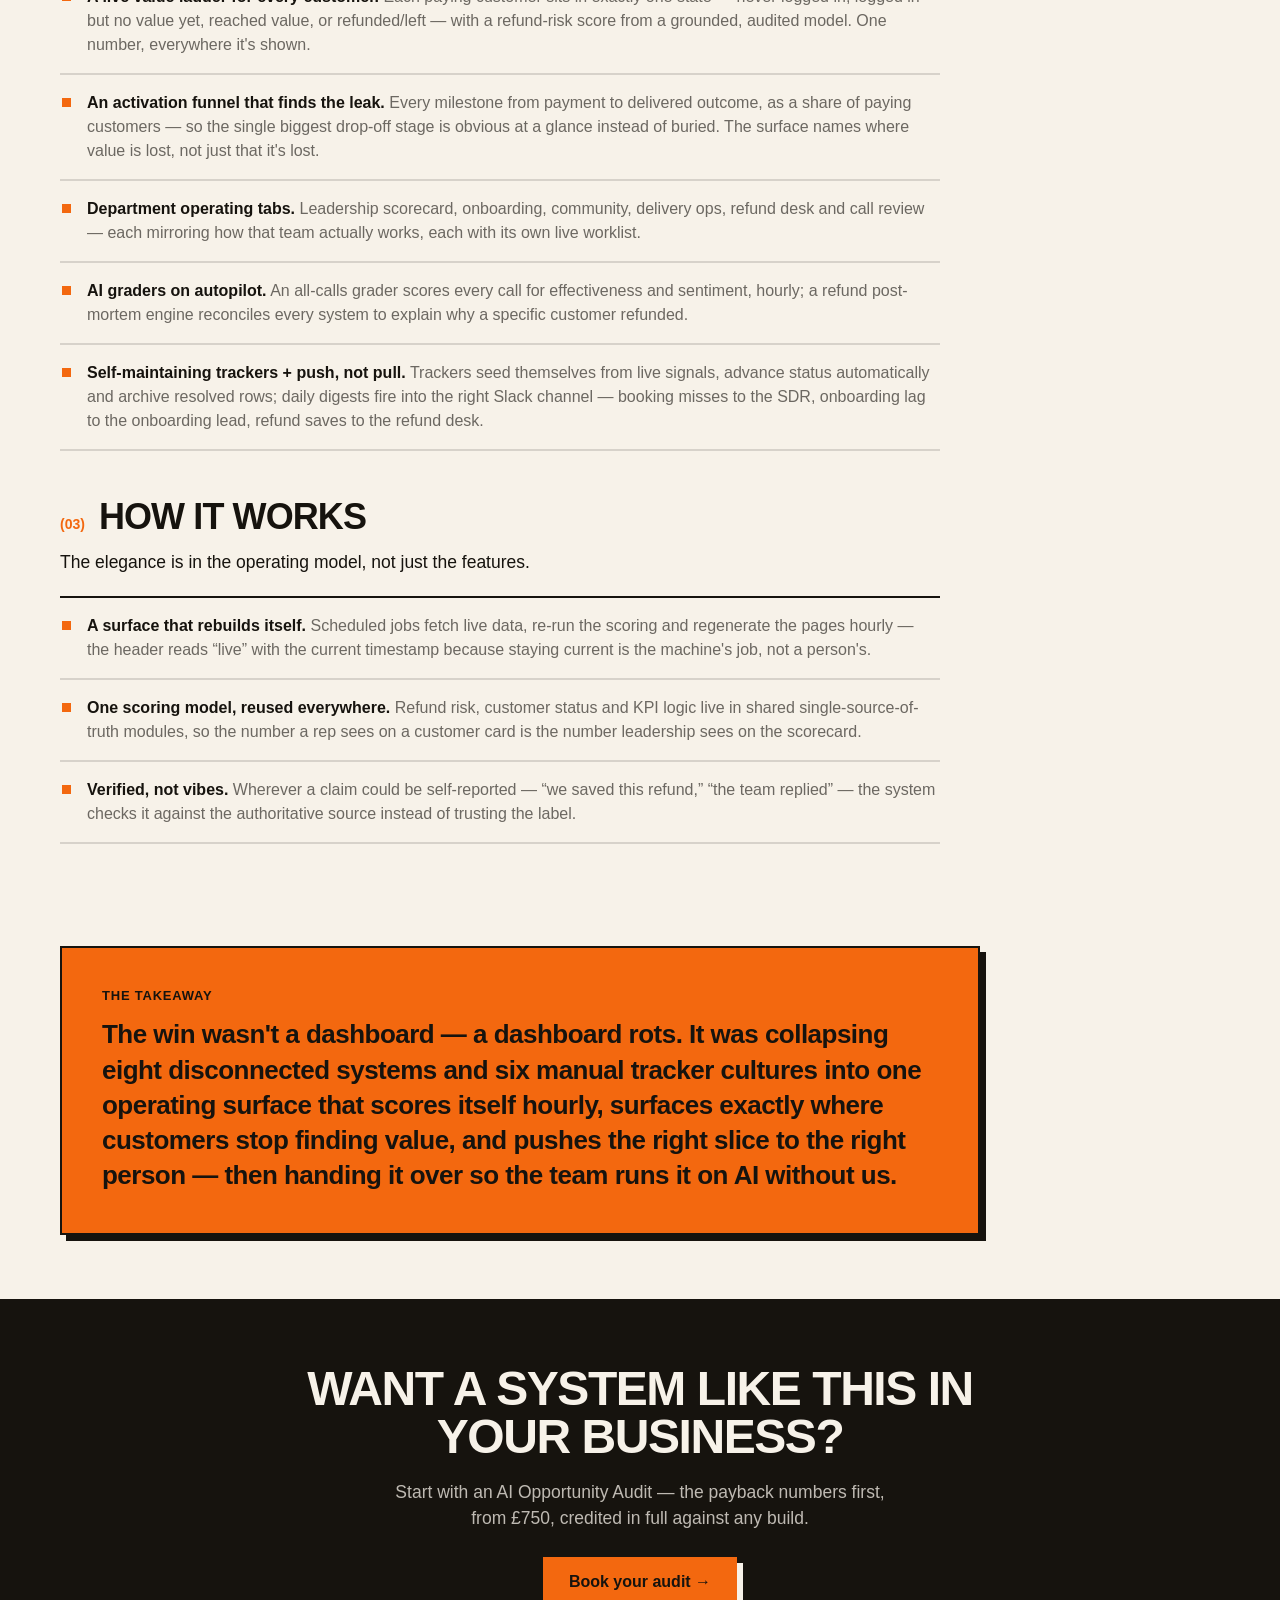
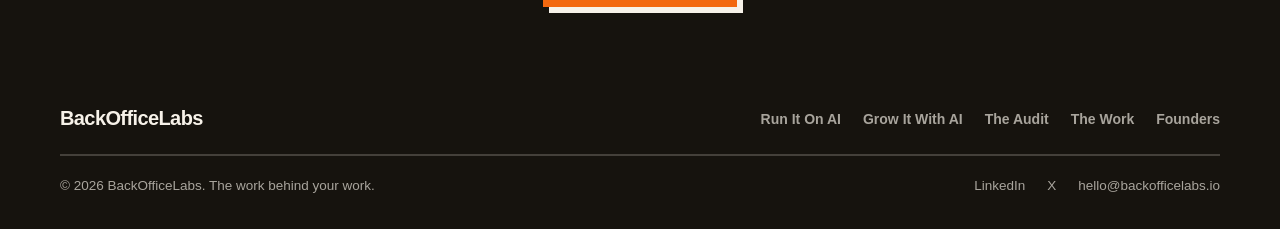
==== commit 9c50cd91: "Complete .ai -> .io domain migration on case study pages index.html moved to backofficelabs.io in b2" ====
--- a/case-studies/command-center/index.html
+++ b/case-studies/command-center/index.html
@@ -8,7 +8,7 @@
 <meta property="og:type" content="article">
 <meta property="og:title" content="Command Center — Case study | BackOfficeLabs">
 <meta property="og:description" content="Eight disconnected tools collapsed into one self-refreshing operating system a high-volume coaching business now runs on AI — every customer and call scored hourly, verified against source, handed over documented.">
-<meta property="og:url" content="https://backofficelabs.ai/case-studies/command-center/">
+<meta property="og:url" content="https://backofficelabs.io/case-studies/command-center/">
 <meta property="og:site_name" content="BackOfficeLabs">
 <link rel="icon" href="data:image/svg+xml,%3Csvg viewBox='0 0 100 100' xmlns='http://www.w3.org/2000/svg'%3E%3Crect width='100' height='100' rx='16' fill='%23F7F2E9'/%3E%3Crect x='30' y='30' width='40' height='40' fill='oklch(0.68 0.19 45)' transform='rotate(45 50 50)'/%3E%3Crect x='44' y='44' width='12' height='12' fill='%2316130E'/%3E%3C/svg%3E">
 <link rel="stylesheet" href="../../styles.css">
@@ -138,7 +138,7 @@
       <div class="links">
         <a href="#">LinkedIn</a>
         <a href="#">X</a>
-        <a href="mailto:hello@backofficelabs.ai">hello@backofficelabs.ai</a>
+        <a href="mailto:hello@backofficelabs.io">hello@backofficelabs.io</a>
       </div>
     </div>
   </div>
